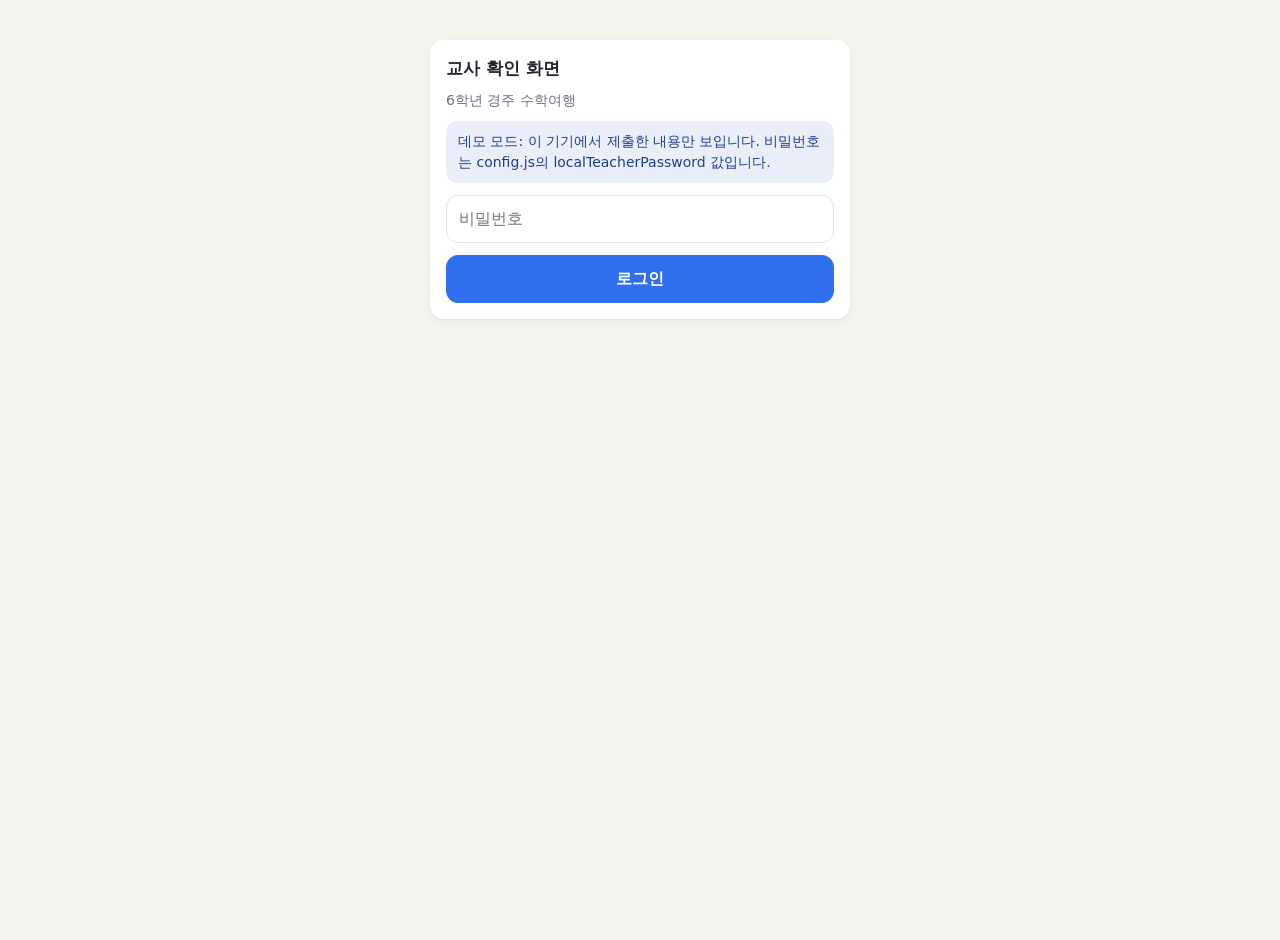
==== teacher.html @ 4b8d510e "경주 수학여행 미션 앱 초기 구현 학생용 퀴즈/사진 미션 앱과 교사 확인 화면을 정적 웹앱으로 구현. - 모둠 코드(6101 형식) 접속, 한 기기만 사용 가능한 잠금(5분 자동 " ====
<!doctype html>
<html lang="ko">
<head>
  <meta charset="utf-8">
  <meta name="viewport" content="width=device-width, initial-scale=1, viewport-fit=cover">
  <meta name="robots" content="noindex">
  <title>교사 확인 화면 · 경주 수학여행 미션</title>
  <link rel="icon" href="./icons/icon.svg" type="image/svg+xml">
  <link rel="stylesheet" href="./css/app.css">
</head>
<body>
  <main id="app" class="app wide">
    <div class="card" style="margin-top:24px;text-align:center"><span class="spinner"></span> 불러오는 중…</div>
  </main>
  <script src="./js/config.js"></script>
  <script>
    if (window.APP_CONFIG && window.APP_CONFIG.supabaseUrl) {
      document.write('<script src="./vendor/supabase.js"><\/script>');
    }
  </script>
  <script type="module" src="./js/teacher.js"></script>
</body>
</html>
---- css/app.css ----
:root {
  --bg: #f6f4ef;
  --card: #ffffff;
  --ink: #1f2430;
  --muted: #6b7280;
  --line: #e5e2da;
  --accent: #2f6fed;
  --accent-ink: #ffffff;
  --ok: #1a9a5c;
  --warn: #d97706;
  --danger: #dc2626;
  --radius: 14px;
  --shadow: 0 1px 2px rgba(0,0,0,.05), 0 4px 14px rgba(0,0,0,.05);
  --font: -apple-system, BlinkMacSystemFont, "Apple SD Gothic Neo", "Noto Sans KR", "Malgun Gothic", system-ui, sans-serif;
}
* { box-sizing: border-box; -webkit-tap-highlight-color: transparent; }
html, body { margin: 0; padding: 0; background: var(--bg); color: var(--ink); font-family: var(--font); font-size: 16px; line-height: 1.5; }
body { min-height: 100dvh; }
button, input, textarea, select { font: inherit; color: inherit; }
button { cursor: pointer; }
a { color: var(--accent); }
.hidden { display: none !important; }
.sr-only { position: absolute; width: 1px; height: 1px; overflow: hidden; clip: rect(0 0 0 0); }

.app { max-width: 560px; margin: 0 auto; padding: 0 16px calc(24px + env(safe-area-inset-bottom)); }
.topbar { position: sticky; top: 0; z-index: 5; background: var(--bg); padding: 12px 0 8px; display: flex; align-items: center; gap: 10px; }
.topbar h1 { font-size: 18px; margin: 0; flex: 1; font-weight: 700; }
.topbar .back { border: 0; background: var(--card); box-shadow: var(--shadow); width: 40px; height: 40px; border-radius: 50%; font-size: 18px; }
.chip { display: inline-flex; align-items: center; gap: 6px; padding: 4px 10px; border-radius: 999px; background: #e9eef9; color: var(--accent); font-size: 13px; font-weight: 600; white-space: nowrap; }
.chip.gray { background: #eceae4; color: var(--muted); }
.chip.ok { background: #dcf3e6; color: var(--ok); }
.chip.warn { background: #fdecd3; color: var(--warn); }
.chip.danger { background: #fde2e2; color: var(--danger); }

.card { background: var(--card); border-radius: var(--radius); box-shadow: var(--shadow); padding: 16px; margin: 12px 0; }
.card h2 { font-size: 17px; margin: 0 0 8px; }
.card p { margin: 6px 0; }
.muted { color: var(--muted); font-size: 14px; }
.small { font-size: 13px; }

.btn { display: inline-flex; align-items: center; justify-content: center; gap: 8px; min-height: 48px; padding: 10px 18px; border-radius: 12px; border: 1px solid var(--line); background: var(--card); font-weight: 600; font-size: 16px; width: 100%; }
.btn.primary { background: var(--accent); color: var(--accent-ink); border-color: var(--accent); }
.btn.ghost { background: transparent; }
.btn.danger { color: var(--danger); border-color: #f3c4c4; }
.btn:disabled { opacity: .5; cursor: not-allowed; }
.btn.small { min-height: 38px; font-size: 14px; padding: 6px 12px; width: auto; }
.row { display: flex; gap: 10px; align-items: center; }
.row > * { flex: 1; }

.field { margin: 12px 0; }
.field label { display: block; font-weight: 600; margin-bottom: 6px; }
.input { width: 100%; min-height: 48px; padding: 10px 12px; border: 1px solid var(--line); border-radius: 12px; background: #fff; }
textarea.input { min-height: 110px; resize: vertical; }
.code-input { font-size: 32px; letter-spacing: 8px; text-align: center; font-weight: 700; }

.notice { padding: 10px 12px; border-radius: 12px; font-size: 14px; margin: 10px 0; }
.notice.info { background: #e9eef9; color: #1d3f8f; }
.notice.warn { background: #fdecd3; color: #7c3d00; }
.notice.error { background: #fde2e2; color: #991b1b; }
.notice.ok { background: #dcf3e6; color: #0f5f38; }

/* 일정 */
.day-title { font-size: 14px; color: var(--muted); font-weight: 700; margin: 18px 0 4px; }
.stop { display: flex; align-items: center; gap: 12px; padding: 14px; background: var(--card); border-radius: var(--radius); box-shadow: var(--shadow); margin: 8px 0; border: 0; width: 100%; text-align: left; }
.stop .emoji { font-size: 28px; width: 40px; text-align: center; }
.stop .name { font-weight: 700; font-size: 17px; }
.stop .meta { color: var(--muted); font-size: 13px; }
.stop .prog { margin-left: auto; text-align: right; }
.stop.info { opacity: .85; }
.progress-bar { height: 8px; background: #eceae4; border-radius: 99px; overflow: hidden; margin-top: 6px; }
.progress-bar > i { display: block; height: 100%; background: var(--ok); }

/* 미션 목록 */
.mission-item { display: flex; align-items: center; gap: 12px; padding: 14px; background: var(--card); border-radius: var(--radius); box-shadow: var(--shadow); margin: 8px 0; border: 0; width: 100%; text-align: left; }
.mission-item .idx { width: 32px; height: 32px; border-radius: 50%; background: #eceae4; display: grid; place-items: center; font-weight: 700; font-size: 14px; flex: none; }
.mission-item.done .idx { background: var(--ok); color: #fff; }
.mission-item.queued .idx { background: var(--warn); color: #fff; }
.mission-item .t { font-weight: 700; }
.mission-item .w { font-size: 13px; color: var(--muted); }
.mission-item .st { margin-left: auto; flex: none; }

/* 미션 화면 */
.where { display: flex; gap: 8px; align-items: flex-start; background: #fff8e6; border-radius: 12px; padding: 10px 12px; margin: 10px 0; font-size: 15px; }
.question { font-size: 17px; margin: 10px 0; }
.option { display: flex; align-items: center; gap: 12px; padding: 12px 14px; border: 2px solid var(--line); border-radius: 12px; background: #fff; margin: 8px 0; width: 100%; text-align: left; font-size: 16px; }
.option.selected { border-color: var(--accent); background: #eef3ff; }
.option .letter { width: 28px; height: 28px; border-radius: 50%; background: #eceae4; display: grid; place-items: center; font-weight: 700; font-size: 13px; flex: none; }
.option.selected .letter { background: var(--accent); color: #fff; }
.hint { font-size: 14px; color: var(--muted); }
.hint summary { cursor: pointer; color: var(--accent); font-weight: 600; }

.photos { display: grid; grid-template-columns: repeat(3, 1fr); gap: 8px; margin: 10px 0; }
.photos .ph { position: relative; aspect-ratio: 1; border-radius: 10px; overflow: hidden; background: #eceae4; }
.photos .ph img { width: 100%; height: 100%; object-fit: cover; display: block; }
.photos .ph .rm { position: absolute; top: 4px; right: 4px; width: 28px; height: 28px; border-radius: 50%; border: 0; background: rgba(0,0,0,.6); color: #fff; font-size: 14px; }
.photos .add { aspect-ratio: 1; border: 2px dashed var(--line); border-radius: 10px; background: #fff; display: grid; place-items: center; font-size: 13px; color: var(--muted); font-weight: 600; }
.photos .add span { font-size: 26px; display: block; text-align: center; }

.statusbar { position: fixed; left: 0; right: 0; bottom: 0; z-index: 6; padding: 8px 16px calc(8px + env(safe-area-inset-bottom)); font-size: 13px; text-align: center; background: #1f2430; color: #fff; }
.statusbar.ok { background: var(--ok); }
.statusbar.warn { background: var(--warn); }
.statusbar.error { background: var(--danger); }
body.has-status .app { padding-bottom: calc(64px + env(safe-area-inset-bottom)); }

.overlay { position: fixed; inset: 0; background: rgba(0,0,0,.45); display: grid; place-items: center; z-index: 20; padding: 20px; }
.overlay .box { background: #fff; border-radius: 16px; padding: 20px; max-width: 420px; width: 100%; }
.overlay .box h3 { margin: 0 0 8px; }
.spinner { width: 22px; height: 22px; border: 3px solid #cfd6e6; border-top-color: var(--accent); border-radius: 50%; animation: spin .8s linear infinite; display: inline-block; vertical-align: middle; }
@keyframes spin { to { transform: rotate(360deg); } }

/* 교사 화면 */
.wide { max-width: 1100px; }
.tabs { display: flex; gap: 6px; overflow-x: auto; padding: 6px 0; }
.tabs button { flex: none; border: 1px solid var(--line); background: #fff; border-radius: 999px; padding: 8px 14px; font-weight: 600; font-size: 14px; }
.tabs button.active { background: var(--ink); color: #fff; border-color: var(--ink); }
.toolbar { display: flex; flex-wrap: wrap; gap: 8px; align-items: center; margin: 10px 0; }
.toolbar select, .toolbar input { min-height: 40px; padding: 6px 10px; border: 1px solid var(--line); border-radius: 10px; background: #fff; }
table.grid { width: 100%; border-collapse: collapse; background: #fff; border-radius: 12px; overflow: hidden; box-shadow: var(--shadow); font-size: 14px; }
table.grid th, table.grid td { padding: 8px 10px; border-bottom: 1px solid var(--line); text-align: left; vertical-align: middle; white-space: nowrap; }
table.grid th { background: #f2f0ea; font-weight: 700; position: sticky; top: 0; }
table.grid tr:last-child td { border-bottom: 0; }
.table-wrap { overflow-x: auto; -webkit-overflow-scrolling: touch; }
.cell-ok { color: var(--ok); font-weight: 700; }
.cell-partial { color: var(--warn); font-weight: 700; }
.cell-none { color: #b0aca3; }
.sub-card { background: #fff; border-radius: 12px; box-shadow: var(--shadow); padding: 12px 14px; margin: 8px 0; }
.sub-card .hdr { display: flex; gap: 8px; align-items: center; flex-wrap: wrap; }
.sub-card .ans { margin: 6px 0; white-space: pre-wrap; word-break: break-word; }
.thumbs { display: flex; gap: 6px; flex-wrap: wrap; margin-top: 6px; }
.thumbs img { width: 84px; height: 84px; object-fit: cover; border-radius: 8px; background: #eceae4; cursor: zoom-in; }
.lightbox { position: fixed; inset: 0; background: rgba(0,0,0,.9); display: grid; place-items: center; z-index: 30; }
.lightbox img { max-width: 96vw; max-height: 92vh; object-fit: contain; }
.kpis { display: grid; grid-template-columns: repeat(auto-fit, minmax(140px, 1fr)); gap: 10px; margin: 10px 0; }
.kpi { background: #fff; border-radius: 12px; box-shadow: var(--shadow); padding: 12px 14px; }
.kpi .v { font-size: 26px; font-weight: 800; }
.kpi .l { font-size: 13px; color: var(--muted); }
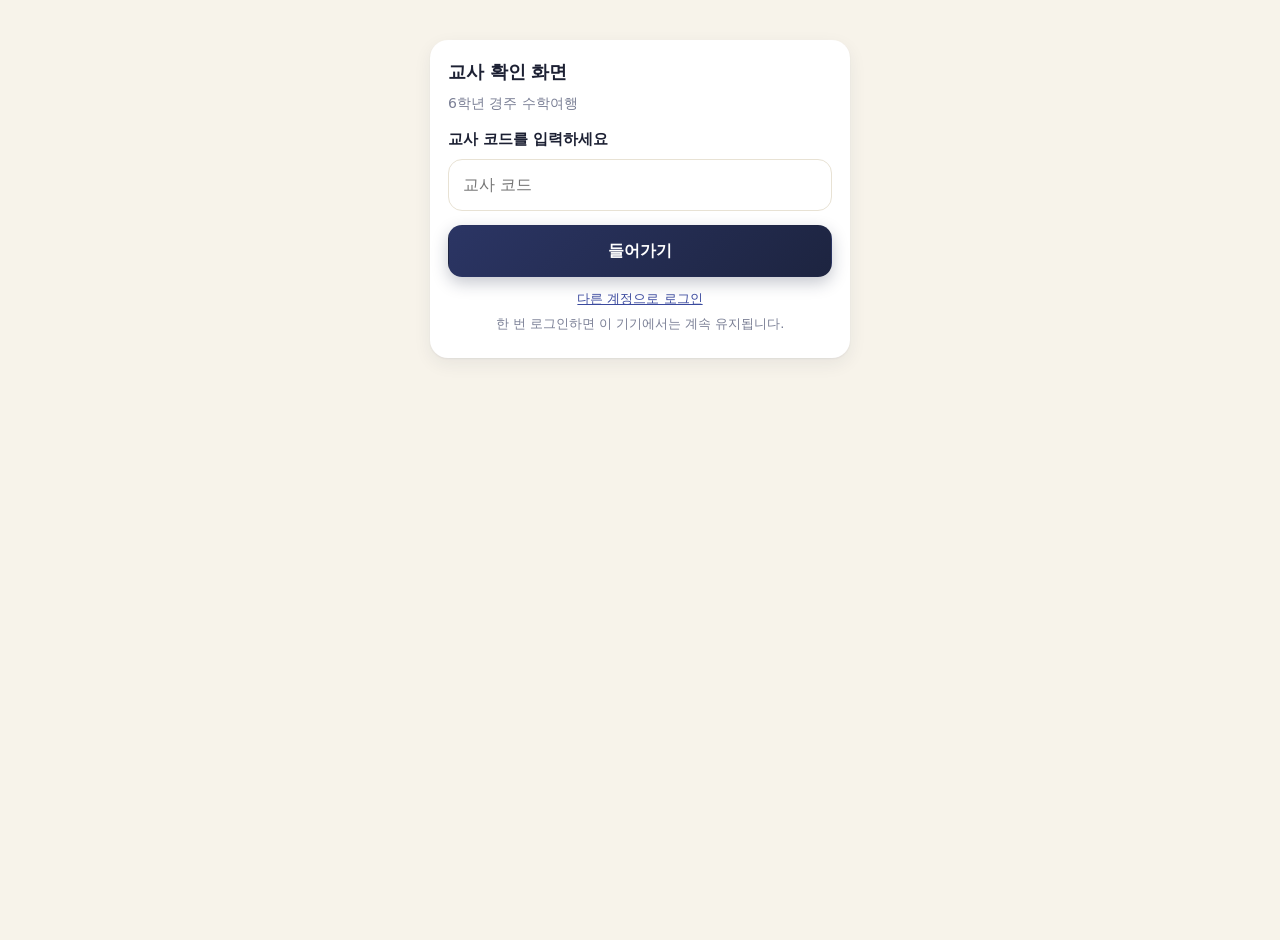
==== commit eba38e7f: "학생 앱이 교사 로그인 세션을 물려받아 사진 업로드가 403으로 거부되던 문제 수정 - 학생 앱의 Supabase 클라이언트는 세션을 저장하지 않고 항상 anon 자격으로 요청 -" ====
--- a/teacher.html
+++ b/teacher.html
@@ -12,6 +12,7 @@
   <main id="app" class="app wide">
     <div class="card" style="margin-top:24px;text-align:center"><span class="spinner"></span> 불러오는 중…</div>
   </main>
+  <script>window.APP_ROLE = "teacher";</script>
   <script src="./js/config.js"></script>
   <script>
     if (window.APP_CONFIG && window.APP_CONFIG.supabaseUrl) {
--- a/css/app.css
+++ b/css/app.css
@@ -1,136 +1,253 @@
+/* =====================================================================
+   경주 수학여행 미션 앱 · 모바일 우선 디자인
+   색: 밤하늘 남색(기본) · 신라 금색(강조) · 옥색(완료) · 크림(배경)
+   ===================================================================== */
 :root {
-  --bg: #f6f4ef;
+  --bg: #f7f3ea;
+  --bg-deep: #1d2440;
+  --bg-deep-2: #2b3564;
   --card: #ffffff;
-  --ink: #1f2430;
-  --muted: #6b7280;
-  --line: #e5e2da;
-  --accent: #2f6fed;
-  --accent-ink: #ffffff;
-  --ok: #1a9a5c;
-  --warn: #d97706;
-  --danger: #dc2626;
-  --radius: 14px;
-  --shadow: 0 1px 2px rgba(0,0,0,.05), 0 4px 14px rgba(0,0,0,.05);
-  --font: -apple-system, BlinkMacSystemFont, "Apple SD Gothic Neo", "Noto Sans KR", "Malgun Gothic", system-ui, sans-serif;
+  --ink: #1c2033;
+  --ink-2: #4b5068;
+  --muted: #7a7f95;
+  --line: #e8e2d4;
+  --gold: #e0b34a;
+  --gold-deep: #b98a1e;
+  --gold-soft: #fbf1d6;
+  --jade: #1f9d7a;
+  --jade-soft: #dcf3ea;
+  --amber: #e08a1e;
+  --amber-soft: #fdebd0;
+  --red: #d9483b;
+  --red-soft: #fde3df;
+  --indigo: #3b4a9e;
+  --indigo-soft: #e6e9f8;
+  --radius: 18px;
+  --radius-sm: 12px;
+  --shadow: 0 1px 2px rgba(29,36,64,.06), 0 6px 18px rgba(29,36,64,.07);
+  --shadow-lg: 0 10px 30px rgba(29,36,64,.18);
+  --font: -apple-system, BlinkMacSystemFont, "Apple SD Gothic Neo", "Pretendard", "Noto Sans KR", "Malgun Gothic", system-ui, sans-serif;
+  --safe-b: env(safe-area-inset-bottom, 0px);
 }
 * { box-sizing: border-box; -webkit-tap-highlight-color: transparent; }
+html { -webkit-text-size-adjust: 100%; }
 html, body { margin: 0; padding: 0; background: var(--bg); color: var(--ink); font-family: var(--font); font-size: 16px; line-height: 1.5; }
-body { min-height: 100dvh; }
+body { min-height: 100dvh; overscroll-behavior-y: none; }
 button, input, textarea, select { font: inherit; color: inherit; }
 button { cursor: pointer; }
-a { color: var(--accent); }
+a { color: var(--indigo); }
+img { max-width: 100%; }
 .hidden { display: none !important; }
 .sr-only { position: absolute; width: 1px; height: 1px; overflow: hidden; clip: rect(0 0 0 0); }
-
-.app { max-width: 560px; margin: 0 auto; padding: 0 16px calc(24px + env(safe-area-inset-bottom)); }
-.topbar { position: sticky; top: 0; z-index: 5; background: var(--bg); padding: 12px 0 8px; display: flex; align-items: center; gap: 10px; }
-.topbar h1 { font-size: 18px; margin: 0; flex: 1; font-weight: 700; }
-.topbar .back { border: 0; background: var(--card); box-shadow: var(--shadow); width: 40px; height: 40px; border-radius: 50%; font-size: 18px; }
-.chip { display: inline-flex; align-items: center; gap: 6px; padding: 4px 10px; border-radius: 999px; background: #e9eef9; color: var(--accent); font-size: 13px; font-weight: 600; white-space: nowrap; }
-.chip.gray { background: #eceae4; color: var(--muted); }
-.chip.ok { background: #dcf3e6; color: var(--ok); }
-.chip.warn { background: #fdecd3; color: var(--warn); }
-.chip.danger { background: #fde2e2; color: var(--danger); }
-
-.card { background: var(--card); border-radius: var(--radius); box-shadow: var(--shadow); padding: 16px; margin: 12px 0; }
-.card h2 { font-size: 17px; margin: 0 0 8px; }
+@keyframes rise { from { opacity: 0; transform: translateY(8px); } to { opacity: 1; transform: none; } }
+@keyframes spin { to { transform: rotate(360deg); } }
+@keyframes pop { 0% { transform: scale(.6); opacity: 0; } 70% { transform: scale(1.08); opacity: 1; } 100% { transform: scale(1); } }
+@media (prefers-reduced-motion: reduce) { * { animation: none !important; transition: none !important; } }
+
+.app { max-width: 520px; margin: 0 auto; padding: 0 16px calc(28px + var(--safe-b)); animation: rise .25s ease-out; }
+.app.wide { max-width: 1100px; }
+
+/* ---------- 상단 바 ---------- */
+.topbar { position: sticky; top: 0; z-index: 5; background: linear-gradient(var(--bg) 80%, rgba(247,243,234,0)); padding: 12px 0 10px; display: flex; align-items: center; gap: 10px; }
+.topbar h1 { font-size: 18px; margin: 0; flex: 1; font-weight: 800; letter-spacing: -.01em; white-space: nowrap; overflow: hidden; text-overflow: ellipsis; }
+.topbar .back { border: 0; background: var(--card); box-shadow: var(--shadow); width: 40px; height: 40px; border-radius: 50%; font-size: 22px; line-height: 1; flex: none; display: grid; place-items: center; padding-bottom: 3px; }
+.topbar .back:active { transform: scale(.94); }
+
+.chip { display: inline-flex; align-items: center; gap: 6px; padding: 4px 11px; border-radius: 999px; background: var(--indigo-soft); color: var(--indigo); font-size: 13px; font-weight: 700; white-space: nowrap; line-height: 1.4; }
+.chip.gray { background: #ece8df; color: var(--muted); }
+.chip.ok { background: var(--jade-soft); color: var(--jade); }
+.chip.warn { background: var(--amber-soft); color: var(--amber); }
+.chip.danger { background: var(--red-soft); color: var(--red); }
+.chip.gold { background: var(--gold-soft); color: var(--gold-deep); }
+
+/* ---------- 카드, 텍스트 ---------- */
+.card { background: var(--card); border-radius: var(--radius); box-shadow: var(--shadow); padding: 18px; margin: 12px 0; }
+.card h2 { font-size: 18px; margin: 0 0 8px; font-weight: 800; letter-spacing: -.01em; }
 .card p { margin: 6px 0; }
 .muted { color: var(--muted); font-size: 14px; }
 .small { font-size: 13px; }
 
-.btn { display: inline-flex; align-items: center; justify-content: center; gap: 8px; min-height: 48px; padding: 10px 18px; border-radius: 12px; border: 1px solid var(--line); background: var(--card); font-weight: 600; font-size: 16px; width: 100%; }
-.btn.primary { background: var(--accent); color: var(--accent-ink); border-color: var(--accent); }
-.btn.ghost { background: transparent; }
-.btn.danger { color: var(--danger); border-color: #f3c4c4; }
-.btn:disabled { opacity: .5; cursor: not-allowed; }
-.btn.small { min-height: 38px; font-size: 14px; padding: 6px 12px; width: auto; }
+/* ---------- 버튼, 입력 ---------- */
+.btn { display: inline-flex; align-items: center; justify-content: center; gap: 8px; min-height: 52px; padding: 12px 18px; border-radius: 14px; border: 1.5px solid var(--line); background: var(--card); font-weight: 700; font-size: 16px; width: 100%; transition: transform .08s ease, box-shadow .15s ease; }
+.btn:active { transform: scale(.98); }
+.btn.primary { background: linear-gradient(135deg, var(--bg-deep-2), var(--bg-deep)); color: #fff; border-color: transparent; box-shadow: 0 6px 16px rgba(29,36,64,.25); }
+.btn.gold { background: linear-gradient(135deg, #f0c65a, var(--gold)); color: #3a2a00; border-color: transparent; box-shadow: 0 6px 16px rgba(224,179,74,.35); }
+.btn.ghost { background: transparent; border-color: transparent; box-shadow: none; }
+.btn.danger { color: var(--red); border-color: #f2c9c4; }
+.btn:disabled { opacity: .55; cursor: not-allowed; transform: none; }
+.btn.small { min-height: 38px; font-size: 14px; padding: 6px 12px; width: auto; border-radius: 10px; }
 .row { display: flex; gap: 10px; align-items: center; }
 .row > * { flex: 1; }
 
-.field { margin: 12px 0; }
-.field label { display: block; font-weight: 600; margin-bottom: 6px; }
-.input { width: 100%; min-height: 48px; padding: 10px 12px; border: 1px solid var(--line); border-radius: 12px; background: #fff; }
-textarea.input { min-height: 110px; resize: vertical; }
-.code-input { font-size: 32px; letter-spacing: 8px; text-align: center; font-weight: 700; }
-
-.notice { padding: 10px 12px; border-radius: 12px; font-size: 14px; margin: 10px 0; }
-.notice.info { background: #e9eef9; color: #1d3f8f; }
-.notice.warn { background: #fdecd3; color: #7c3d00; }
-.notice.error { background: #fde2e2; color: #991b1b; }
-.notice.ok { background: #dcf3e6; color: #0f5f38; }
-
-/* 일정 */
-.day-title { font-size: 14px; color: var(--muted); font-weight: 700; margin: 18px 0 4px; }
-.stop { display: flex; align-items: center; gap: 12px; padding: 14px; background: var(--card); border-radius: var(--radius); box-shadow: var(--shadow); margin: 8px 0; border: 0; width: 100%; text-align: left; }
-.stop .emoji { font-size: 28px; width: 40px; text-align: center; }
-.stop .name { font-weight: 700; font-size: 17px; }
+.field { margin: 14px 0; }
+.field label { display: block; font-weight: 700; margin-bottom: 8px; font-size: 15px; }
+.input { width: 100%; min-height: 52px; padding: 12px 14px; border: 1.5px solid var(--line); border-radius: 14px; background: #fff; transition: border-color .15s, box-shadow .15s; }
+.input:focus { outline: none; border-color: var(--indigo); box-shadow: 0 0 0 4px var(--indigo-soft); }
+textarea.input { min-height: 120px; resize: vertical; line-height: 1.6; }
+.code-input { font-size: 36px; letter-spacing: 12px; text-align: center; font-weight: 800; padding-left: 26px; font-variant-numeric: tabular-nums; }
+
+.notice { padding: 11px 14px; border-radius: var(--radius-sm); font-size: 14px; margin: 10px 0; line-height: 1.5; }
+.notice.info { background: var(--indigo-soft); color: #2d3a80; }
+.notice.warn { background: var(--amber-soft); color: #7a4400; }
+.notice.error { background: var(--red-soft); color: #9a2a1f; }
+.notice.ok { background: var(--jade-soft); color: #0f5f45; }
+
+/* ---------- 로그인 ---------- */
+.hero { position: relative; overflow: hidden; border-radius: 24px; padding: 28px 22px 26px; margin: 8px 0 16px; color: #fff; background: radial-gradient(120% 90% at 80% 0%, #4a5bb8 0%, var(--bg-deep-2) 40%, var(--bg-deep) 100%); box-shadow: var(--shadow-lg); }
+.hero::before { content: ""; position: absolute; right: -30px; top: -40px; width: 180px; height: 180px; border-radius: 50%; background: radial-gradient(circle at 40% 40%, #ffe9a8, var(--gold) 55%, rgba(224,179,74,0) 72%); opacity: .9; }
+.hero::after { content: ""; position: absolute; left: 0; right: 0; bottom: 0; height: 46px; background: linear-gradient(to top, rgba(0,0,0,.25), transparent); }
+.hero .eyebrow { font-size: 13px; letter-spacing: .12em; font-weight: 700; opacity: .8; text-transform: uppercase; }
+.hero h1 { margin: 6px 0 4px; font-size: 26px; font-weight: 900; letter-spacing: -.02em; line-height: 1.25; }
+.hero p { margin: 0; font-size: 14px; opacity: .85; }
+.hero .skyline { position: absolute; left: 0; right: 0; bottom: 0; height: 60px; z-index: 1; pointer-events: none; }
+.hero > * { position: relative; z-index: 2; }
+.login-card { margin-top: -6px; }
+.login-card h2 { font-size: 19px; }
+
+/* ---------- 홈 ---------- */
+.home-head { display: flex; align-items: center; gap: 14px; padding: 18px; border-radius: 22px; color: #fff; background: linear-gradient(135deg, var(--bg-deep-2), var(--bg-deep)); box-shadow: var(--shadow-lg); margin: 4px 0 8px; }
+.home-head .who { flex: 1; min-width: 0; }
+.home-head .who .g { font-size: 13px; opacity: .75; font-weight: 700; }
+.home-head .who .n { font-size: 22px; font-weight: 900; letter-spacing: -.01em; }
+.home-head .who .s { font-size: 13px; opacity: .85; margin-top: 4px; }
+.ring { width: 76px; height: 76px; flex: none; position: relative; }
+.ring svg { width: 100%; height: 100%; transform: rotate(-90deg); }
+.ring .track { fill: none; stroke: rgba(255,255,255,.18); stroke-width: 8; }
+.ring .bar { fill: none; stroke: var(--gold); stroke-width: 8; stroke-linecap: round; transition: stroke-dashoffset .6s ease; }
+.ring .txt { position: absolute; inset: 0; display: grid; place-items: center; font-weight: 900; font-size: 16px; line-height: 1; }
+.ring .txt small { display: block; font-size: 10px; opacity: .75; font-weight: 700; margin-top: 2px; }
+
+.day-title { display: flex; align-items: center; gap: 10px; font-size: 14px; color: var(--ink-2); font-weight: 800; margin: 20px 0 6px; }
+.day-title::after { content: ""; flex: 1; height: 1px; background: var(--line); }
+.timeline { position: relative; padding-left: 26px; }
+.timeline::before { content: ""; position: absolute; left: 9px; top: 12px; bottom: 12px; width: 2px; background: var(--line); border-radius: 2px; }
+.stop { position: relative; display: flex; align-items: center; gap: 12px; padding: 14px 14px; background: var(--card); border-radius: var(--radius); box-shadow: var(--shadow); margin: 10px 0; border: 0; width: 100%; text-align: left; transition: transform .08s; }
+.stop:active { transform: scale(.985); }
+.stop::before { content: ""; position: absolute; left: -22px; top: 50%; width: 10px; height: 10px; margin-top: -5px; border-radius: 50%; background: var(--card); border: 3px solid var(--indigo); box-shadow: 0 0 0 3px var(--bg); }
+.stop.info::before { border-color: #c9c3b6; }
+.stop.complete::before { border-color: var(--jade); background: var(--jade); }
+.stop .emoji { font-size: 30px; width: 44px; height: 44px; display: grid; place-items: center; border-radius: 14px; background: var(--gold-soft); flex: none; }
+.stop.info .emoji { background: #f1ede4; }
+.stop .body { flex: 1; min-width: 0; }
+.stop .name { font-weight: 800; font-size: 17px; letter-spacing: -.01em; }
 .stop .meta { color: var(--muted); font-size: 13px; }
-.stop .prog { margin-left: auto; text-align: right; }
-.stop.info { opacity: .85; }
-.progress-bar { height: 8px; background: #eceae4; border-radius: 99px; overflow: hidden; margin-top: 6px; }
-.progress-bar > i { display: block; height: 100%; background: var(--ok); }
-
-/* 미션 목록 */
-.mission-item { display: flex; align-items: center; gap: 12px; padding: 14px; background: var(--card); border-radius: var(--radius); box-shadow: var(--shadow); margin: 8px 0; border: 0; width: 100%; text-align: left; }
-.mission-item .idx { width: 32px; height: 32px; border-radius: 50%; background: #eceae4; display: grid; place-items: center; font-weight: 700; font-size: 14px; flex: none; }
-.mission-item.done .idx { background: var(--ok); color: #fff; }
-.mission-item.queued .idx { background: var(--warn); color: #fff; }
-.mission-item .t { font-weight: 700; }
-.mission-item .w { font-size: 13px; color: var(--muted); }
-.mission-item .st { margin-left: auto; flex: none; }
-
-/* 미션 화면 */
-.where { display: flex; gap: 8px; align-items: flex-start; background: #fff8e6; border-radius: 12px; padding: 10px 12px; margin: 10px 0; font-size: 15px; }
-.question { font-size: 17px; margin: 10px 0; }
-.option { display: flex; align-items: center; gap: 12px; padding: 12px 14px; border: 2px solid var(--line); border-radius: 12px; background: #fff; margin: 8px 0; width: 100%; text-align: left; font-size: 16px; }
-.option.selected { border-color: var(--accent); background: #eef3ff; }
-.option .letter { width: 28px; height: 28px; border-radius: 50%; background: #eceae4; display: grid; place-items: center; font-weight: 700; font-size: 13px; flex: none; }
-.option.selected .letter { background: var(--accent); color: #fff; }
-.hint { font-size: 14px; color: var(--muted); }
-.hint summary { cursor: pointer; color: var(--accent); font-weight: 600; }
-
-.photos { display: grid; grid-template-columns: repeat(3, 1fr); gap: 8px; margin: 10px 0; }
-.photos .ph { position: relative; aspect-ratio: 1; border-radius: 10px; overflow: hidden; background: #eceae4; }
+.stop .prog { flex: none; text-align: right; }
+.stop.info { opacity: .9; }
+.stop .arrow { color: #c9c3b6; font-size: 20px; }
+.progress-bar { height: 8px; background: #ece8df; border-radius: 99px; overflow: hidden; margin-top: 8px; }
+.progress-bar > i { display: block; height: 100%; background: linear-gradient(90deg, var(--jade), #38c39a); border-radius: 99px; transition: width .4s ease; }
+.pill-count { display: inline-block; min-width: 48px; text-align: center; padding: 5px 10px; border-radius: 999px; font-weight: 800; font-size: 14px; background: #ece8df; color: var(--ink-2); }
+.pill-count.done { background: var(--jade); color: #fff; }
+.pill-count.partial { background: var(--gold-soft); color: var(--gold-deep); }
+
+/* ---------- 장소 / 미션 목록 ---------- */
+.place-head { display: flex; align-items: center; gap: 14px; padding: 16px 18px; border-radius: 22px; background: linear-gradient(135deg, #fff6dd, #fbe7b3); box-shadow: var(--shadow); margin: 4px 0 12px; }
+.place-head .emoji { font-size: 40px; line-height: 1; }
+.place-head .t { font-size: 20px; font-weight: 900; letter-spacing: -.01em; }
+.place-head .d { font-size: 13px; color: #7a5a10; font-weight: 700; }
+.intro { font-size: 15px; color: var(--ink-2); line-height: 1.65; }
+.prog-card { display: flex; align-items: center; gap: 14px; }
+.prog-card .num { font-size: 22px; font-weight: 900; }
+.prog-card .num small { font-size: 13px; color: var(--muted); font-weight: 700; }
+
+.mission-item { position: relative; display: flex; align-items: center; gap: 12px; padding: 14px; background: var(--card); border-radius: var(--radius); box-shadow: var(--shadow); margin: 10px 0; border: 0; width: 100%; text-align: left; overflow: hidden; transition: transform .08s; }
+.mission-item:active { transform: scale(.985); }
+.mission-item .idx { width: 38px; height: 38px; border-radius: 12px; background: var(--indigo-soft); color: var(--indigo); display: grid; place-items: center; font-weight: 900; font-size: 15px; flex: none; }
+.mission-item.done .idx { background: var(--jade); color: #fff; }
+.mission-item.queued .idx { background: var(--amber); color: #fff; }
+.mission-item .body { flex: 1; min-width: 0; }
+.mission-item .t { font-weight: 800; font-size: 16px; letter-spacing: -.01em; }
+.mission-item .w { font-size: 13px; color: var(--muted); margin-top: 2px; }
+.mission-item .st { flex: none; }
+.mission-item.done::after { content: "완료"; position: absolute; right: -6px; top: 8px; transform: rotate(12deg); font-size: 11px; font-weight: 900; color: var(--jade); border: 2px solid var(--jade); border-radius: 6px; padding: 1px 7px; opacity: .35; letter-spacing: .1em; }
+.mission-item .arrow { color: #c9c3b6; font-size: 20px; }
+
+/* ---------- 미션 화면 ---------- */
+.mission-card { padding-bottom: 8px; }
+.mission-card .kind { display: inline-flex; align-items: center; gap: 6px; font-size: 12px; font-weight: 800; letter-spacing: .06em; color: var(--gold-deep); background: var(--gold-soft); padding: 4px 10px; border-radius: 999px; margin-bottom: 8px; }
+.mission-card h2 { font-size: 21px; line-height: 1.3; }
+.where { display: flex; gap: 10px; align-items: flex-start; background: var(--gold-soft); border-left: 4px solid var(--gold); border-radius: 10px; padding: 10px 12px; margin: 12px 0; font-size: 15px; }
+.where strong { color: #7a5a10; }
+.question { font-size: 17px; line-height: 1.65; margin: 12px 0; }
+.hint { font-size: 14px; color: var(--muted); margin: 8px 0 14px; }
+.hint summary { cursor: pointer; color: var(--indigo); font-weight: 700; list-style: none; }
+.hint summary::before { content: "💡 "; }
+.hint p { margin: 8px 0 0; padding: 10px 12px; background: var(--indigo-soft); border-radius: 10px; color: var(--ink-2); }
+
+.option { display: flex; align-items: center; gap: 12px; padding: 14px; border: 2px solid var(--line); border-radius: 14px; background: #fff; margin: 10px 0; width: 100%; text-align: left; font-size: 16px; font-weight: 600; transition: border-color .12s, background .12s, transform .08s; }
+.option:active { transform: scale(.985); }
+.option.selected { border-color: var(--indigo); background: var(--indigo-soft); }
+.option .letter { width: 30px; height: 30px; border-radius: 50%; background: #ece8df; display: grid; place-items: center; font-weight: 800; font-size: 13px; flex: none; color: var(--ink-2); }
+.option.selected .letter { background: var(--indigo); color: #fff; }
+
+.photos { display: grid; grid-template-columns: repeat(3, 1fr); gap: 10px; margin: 10px 0; }
+.photos .ph { position: relative; aspect-ratio: 1; border-radius: 14px; overflow: hidden; background: #ece8df; animation: pop .25s ease-out; }
 .photos .ph img { width: 100%; height: 100%; object-fit: cover; display: block; }
-.photos .ph .rm { position: absolute; top: 4px; right: 4px; width: 28px; height: 28px; border-radius: 50%; border: 0; background: rgba(0,0,0,.6); color: #fff; font-size: 14px; }
-.photos .add { aspect-ratio: 1; border: 2px dashed var(--line); border-radius: 10px; background: #fff; display: grid; place-items: center; font-size: 13px; color: var(--muted); font-weight: 600; }
-.photos .add span { font-size: 26px; display: block; text-align: center; }
-
-.statusbar { position: fixed; left: 0; right: 0; bottom: 0; z-index: 6; padding: 8px 16px calc(8px + env(safe-area-inset-bottom)); font-size: 13px; text-align: center; background: #1f2430; color: #fff; }
-.statusbar.ok { background: var(--ok); }
-.statusbar.warn { background: var(--warn); }
-.statusbar.error { background: var(--danger); }
-body.has-status .app { padding-bottom: calc(64px + env(safe-area-inset-bottom)); }
-
-.overlay { position: fixed; inset: 0; background: rgba(0,0,0,.45); display: grid; place-items: center; z-index: 20; padding: 20px; }
-.overlay .box { background: #fff; border-radius: 16px; padding: 20px; max-width: 420px; width: 100%; }
-.overlay .box h3 { margin: 0 0 8px; }
-.spinner { width: 22px; height: 22px; border: 3px solid #cfd6e6; border-top-color: var(--accent); border-radius: 50%; animation: spin .8s linear infinite; display: inline-block; vertical-align: middle; }
-@keyframes spin { to { transform: rotate(360deg); } }
-
-/* 교사 화면 */
-.wide { max-width: 1100px; }
-.tabs { display: flex; gap: 6px; overflow-x: auto; padding: 6px 0; }
-.tabs button { flex: none; border: 1px solid var(--line); background: #fff; border-radius: 999px; padding: 8px 14px; font-weight: 600; font-size: 14px; }
-.tabs button.active { background: var(--ink); color: #fff; border-color: var(--ink); }
-.toolbar { display: flex; flex-wrap: wrap; gap: 8px; align-items: center; margin: 10px 0; }
-.toolbar select, .toolbar input { min-height: 40px; padding: 6px 10px; border: 1px solid var(--line); border-radius: 10px; background: #fff; }
-table.grid { width: 100%; border-collapse: collapse; background: #fff; border-radius: 12px; overflow: hidden; box-shadow: var(--shadow); font-size: 14px; }
-table.grid th, table.grid td { padding: 8px 10px; border-bottom: 1px solid var(--line); text-align: left; vertical-align: middle; white-space: nowrap; }
-table.grid th { background: #f2f0ea; font-weight: 700; position: sticky; top: 0; }
+.photos .ph .rm { position: absolute; top: 6px; right: 6px; width: 28px; height: 28px; border-radius: 50%; border: 0; background: rgba(0,0,0,.6); color: #fff; font-size: 14px; display: grid; place-items: center; }
+.photos .add { aspect-ratio: 1; border: 2px dashed #d5cdb9; border-radius: 14px; background: #fffdf8; display: grid; place-items: center; font-size: 13px; color: var(--ink-2); font-weight: 800; }
+.photos .add span { font-size: 28px; display: block; text-align: center; }
+.photos .add:active { background: var(--gold-soft); }
+
+.submit-wrap { margin-top: 18px; }
+.photo-alt { text-align: center; margin: 4px 0 0; }
+.photo-alt a { font-size: 14px; font-weight: 700; }
+.photos .add { min-height: 96px; }
+
+/* ---------- 상태줄, 토스트, 모달 ---------- */
+.statusbar { position: fixed; left: 0; right: 0; bottom: 0; z-index: 6; padding: 10px 16px calc(10px + var(--safe-b)); font-size: 13px; font-weight: 700; text-align: center; background: var(--bg-deep); color: #fff; box-shadow: 0 -4px 14px rgba(0,0,0,.12); }
+.statusbar.ok { background: var(--jade); }
+.statusbar.warn { background: var(--amber); }
+.statusbar.error { background: var(--red); }
+body.has-status .app { padding-bottom: calc(76px + var(--safe-b)); }
+.toast { position: fixed; left: 16px; right: 16px; top: 12px; z-index: 50; box-shadow: var(--shadow-lg); font-weight: 700; animation: rise .2s ease-out; }
+.overlay { position: fixed; inset: 0; background: rgba(20,24,40,.55); display: grid; place-items: end center; z-index: 20; padding: 16px; }
+.overlay .box { background: #fff; border-radius: 22px; padding: 22px 20px calc(20px + var(--safe-b)); max-width: 440px; width: 100%; box-shadow: var(--shadow-lg); animation: rise .2s ease-out; }
+.overlay .box h3 { margin: 0 0 8px; font-size: 18px; }
+.spinner { width: 22px; height: 22px; border: 3px solid rgba(120,130,170,.35); border-top-color: currentColor; border-radius: 50%; animation: spin .8s linear infinite; display: inline-block; vertical-align: middle; }
+
+/* ---------- 교사 화면 ---------- */
+.teacher-top { display: flex; align-items: center; gap: 8px; padding: 12px 0 8px; position: sticky; top: 0; z-index: 5; background: var(--bg); }
+.teacher-top h1 { font-size: 17px; margin: 0; flex: 1; font-weight: 800; white-space: nowrap; overflow: hidden; text-overflow: ellipsis; }
+.tabs { display: flex; gap: 6px; overflow-x: auto; padding: 6px 0; scrollbar-width: none; -webkit-overflow-scrolling: touch; }
+.tabs::-webkit-scrollbar { display: none; }
+.tabs button { flex: none; border: 1.5px solid var(--line); background: #fff; border-radius: 999px; padding: 9px 15px; font-weight: 700; font-size: 14px; }
+.tabs button.active { background: var(--bg-deep); color: #fff; border-color: var(--bg-deep); }
+.toolbar { display: flex; flex-wrap: wrap; gap: 8px; align-items: center; margin: 8px 0; }
+.toolbar select, .toolbar input { min-height: 42px; padding: 6px 12px; border: 1.5px solid var(--line); border-radius: 12px; background: #fff; font-weight: 600; }
+.kpis { display: grid; grid-template-columns: repeat(2, 1fr); gap: 10px; margin: 10px 0; }
+@media (min-width: 720px) { .kpis { grid-template-columns: repeat(4, 1fr); } }
+.kpi { background: #fff; border-radius: var(--radius-sm); box-shadow: var(--shadow); padding: 12px 14px; }
+.kpi .v { font-size: 26px; font-weight: 900; letter-spacing: -.02em; }
+.kpi .l { font-size: 12px; color: var(--muted); font-weight: 700; }
+
+.table-wrap { overflow-x: auto; -webkit-overflow-scrolling: touch; border-radius: var(--radius-sm); box-shadow: var(--shadow); }
+table.grid { width: 100%; border-collapse: collapse; background: #fff; font-size: 14px; }
+table.grid th, table.grid td { padding: 9px 10px; border-bottom: 1px solid var(--line); text-align: left; vertical-align: middle; white-space: nowrap; }
+table.grid th { background: #f3efe6; font-weight: 800; position: sticky; top: 0; font-size: 13px; }
 table.grid tr:last-child td { border-bottom: 0; }
-.table-wrap { overflow-x: auto; -webkit-overflow-scrolling: touch; }
-.cell-ok { color: var(--ok); font-weight: 700; }
-.cell-partial { color: var(--warn); font-weight: 700; }
-.cell-none { color: #b0aca3; }
-.sub-card { background: #fff; border-radius: 12px; box-shadow: var(--shadow); padding: 12px 14px; margin: 8px 0; }
+.cell-ok { color: var(--jade); font-weight: 800; }
+.cell-partial { color: var(--amber); font-weight: 800; }
+.cell-none { color: #b8b3a6; }
+
+/* 모바일: 표 대신 모둠 카드 */
+.group-cards { display: grid; gap: 10px; }
+.group-card { background: #fff; border-radius: var(--radius-sm); box-shadow: var(--shadow); padding: 12px 14px; }
+.group-card .hd { display: flex; align-items: center; gap: 8px; }
+.group-card .hd strong { font-size: 16px; flex: 1; }
+.group-card .places { display: grid; grid-template-columns: repeat(3, 1fr); gap: 8px; margin-top: 10px; }
+.group-card .pl { background: #f7f3ea; border-radius: 10px; padding: 8px; text-align: center; }
+.group-card .pl .n { font-size: 11px; color: var(--muted); font-weight: 700; white-space: nowrap; overflow: hidden; text-overflow: ellipsis; }
+.group-card .pl .v { font-weight: 900; font-size: 15px; }
+.group-card .pl .mini { height: 5px; background: #e6e0d2; border-radius: 99px; margin-top: 5px; overflow: hidden; }
+.group-card .pl .mini i { display: block; height: 100%; background: var(--jade); }
+@media (min-width: 720px) { .group-cards { display: none; } }
+@media (max-width: 719.98px) { .table-wrap.overview { display: none; } }
+
+.sub-card { background: #fff; border-radius: var(--radius-sm); box-shadow: var(--shadow); padding: 12px 14px; margin: 10px 0; }
 .sub-card .hdr { display: flex; gap: 8px; align-items: center; flex-wrap: wrap; }
-.sub-card .ans { margin: 6px 0; white-space: pre-wrap; word-break: break-word; }
-.thumbs { display: flex; gap: 6px; flex-wrap: wrap; margin-top: 6px; }
-.thumbs img { width: 84px; height: 84px; object-fit: cover; border-radius: 8px; background: #eceae4; cursor: zoom-in; }
-.lightbox { position: fixed; inset: 0; background: rgba(0,0,0,.9); display: grid; place-items: center; z-index: 30; }
-.lightbox img { max-width: 96vw; max-height: 92vh; object-fit: contain; }
-.kpis { display: grid; grid-template-columns: repeat(auto-fit, minmax(140px, 1fr)); gap: 10px; margin: 10px 0; }
-.kpi { background: #fff; border-radius: 12px; box-shadow: var(--shadow); padding: 12px 14px; }
-.kpi .v { font-size: 26px; font-weight: 800; }
-.kpi .l { font-size: 13px; color: var(--muted); }
+.sub-card .ans { margin: 8px 0 4px; white-space: pre-wrap; word-break: break-word; line-height: 1.6; }
+.thumbs { display: flex; gap: 8px; flex-wrap: wrap; margin-top: 8px; }
+.thumbs img { width: 92px; height: 92px; object-fit: cover; border-radius: 10px; background: #ece8df; cursor: zoom-in; }
+.lightbox { position: fixed; inset: 0; background: rgba(0,0,0,.92); display: grid; place-items: center; z-index: 30; }
+.lightbox img { max-width: 96vw; max-height: 92vh; object-fit: contain; border-radius: 6px; }
+.mission-section { margin: 18px 0 8px; font-size: 15px; font-weight: 800; color: var(--ink-2); }
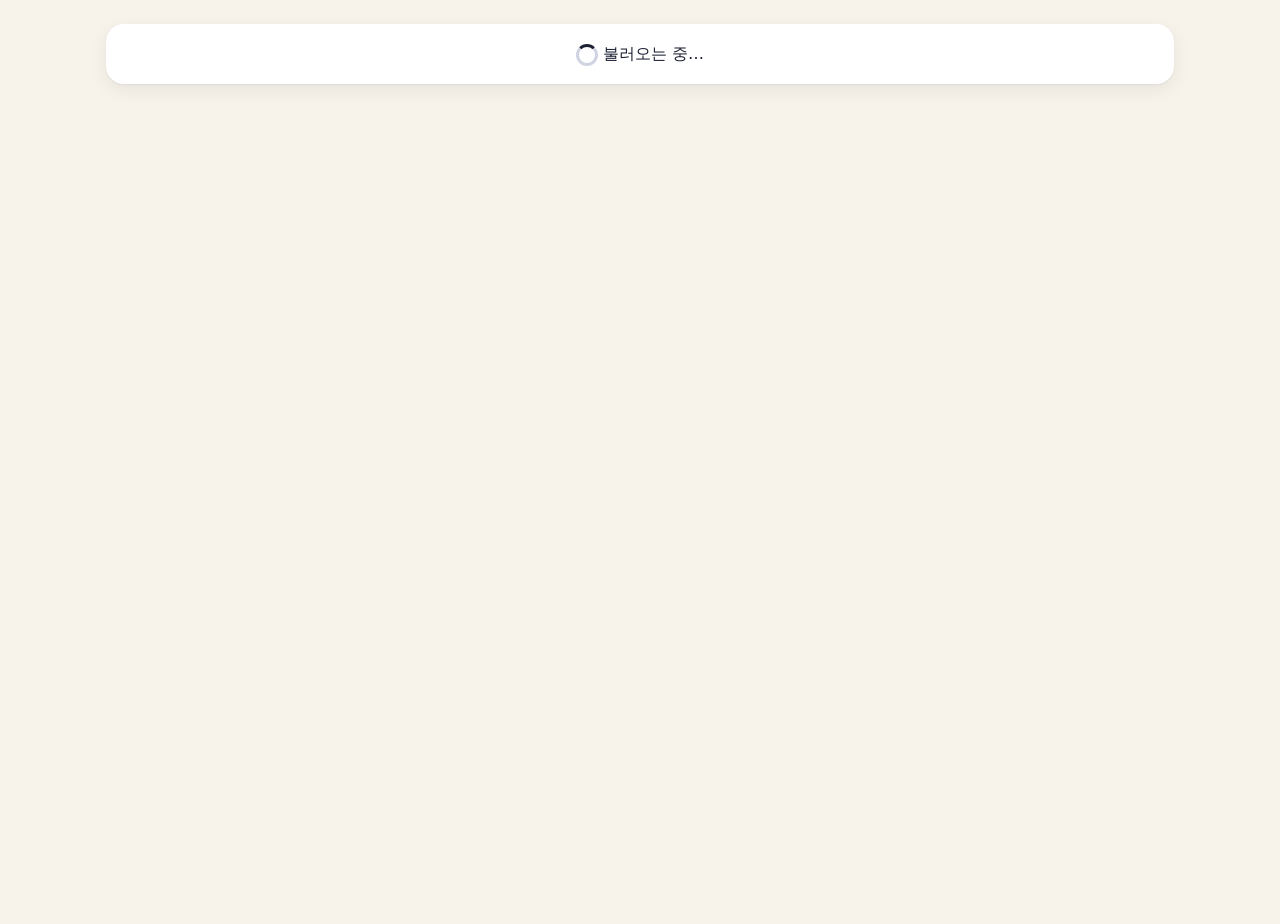
==== commit 52263a67: "교사 화면에 '이 폰에 설치'와 '기본 브라우저로 열기' 추가 - 설치·앱 안 브라우저 안내를 공용 모듈(js/pwa.js)로 분리해 학생·교사 화면이 함께 사용 - 교사 화면 로" ====
--- a/teacher.html
+++ b/teacher.html
@@ -5,7 +5,12 @@
   <meta name="viewport" content="width=device-width, initial-scale=1, viewport-fit=cover">
   <meta name="robots" content="noindex">
   <title>교사 확인 화면 · 경주 수학여행 미션</title>
+  <meta name="theme-color" content="#f6f4ef">
+  <meta name="apple-mobile-web-app-capable" content="yes">
+  <meta name="apple-mobile-web-app-status-bar-style" content="default">
+  <link rel="manifest" href="./manifest-teacher.webmanifest">
   <link rel="icon" href="./icons/icon.svg" type="image/svg+xml">
+  <link rel="apple-touch-icon" href="./icons/icon-192.png">
   <link rel="stylesheet" href="./css/app.css">
 </head>
 <body>
@@ -19,6 +24,7 @@
       document.write('<script src="./vendor/supabase.js"><\/script>');
     }
   </script>
+  <script src="./vendor/fflate.js"></script>
   <script type="module" src="./js/teacher.js"></script>
 </body>
 </html>
--- a/css/app.css
+++ b/css/app.css
@@ -72,10 +72,14 @@
 .btn:active { transform: scale(.98); }
 .btn.primary { background: linear-gradient(135deg, var(--bg-deep-2), var(--bg-deep)); color: #fff; border-color: transparent; box-shadow: 0 6px 16px rgba(29,36,64,.25); }
 .btn.gold { background: linear-gradient(135deg, #f0c65a, var(--gold)); color: #3a2a00; border-color: transparent; box-shadow: 0 6px 16px rgba(224,179,74,.35); }
-.btn.ghost { background: transparent; border-color: transparent; box-shadow: none; }
+.btn.ghost { background: transparent; border-color: transparent; box-shadow: none; color: var(--indigo); }
+.btn.ghost:hover { background: var(--indigo-soft); }
 .btn.danger { color: var(--red); border-color: #f2c9c4; }
-.btn:disabled { opacity: .55; cursor: not-allowed; transform: none; }
-.btn.small { min-height: 38px; font-size: 14px; padding: 6px 12px; width: auto; border-radius: 10px; }
+.btn.ghost.danger { color: var(--red); border-color: transparent; }
+.btn.ghost.danger:hover { background: var(--red-soft); }
+.btn:disabled { opacity: .45; cursor: not-allowed; transform: none; }
+.btn.small { min-height: 36px; font-size: 14px; padding: 6px 14px; width: auto; border-radius: 10px; line-height: 1.2; white-space: nowrap; }
+.btn.icon { width: 36px; min-width: 36px; padding: 0; font-size: 16px; }
 .row { display: flex; gap: 10px; align-items: center; }
 .row > * { flex: 1; }
 
@@ -133,6 +137,9 @@
 .stop .meta { color: var(--muted); font-size: 13px; }
 .stop .prog { flex: none; text-align: right; }
 .stop.info { opacity: .9; }
+.stop.custom { cursor: default; }
+.stop.custom:active { transform: none; }
+.stop.custom .emoji { background: #f1ede4; }
 .stop .arrow { color: #c9c3b6; font-size: 20px; }
 .progress-bar { height: 8px; background: #ece8df; border-radius: 99px; overflow: hidden; margin-top: 8px; }
 .progress-bar > i { display: block; height: 100%; background: linear-gradient(90deg, var(--jade), #38c39a); border-radius: 99px; transition: width .4s ease; }
@@ -168,7 +175,7 @@
 .mission-card h2 { font-size: 21px; line-height: 1.3; }
 .where { display: flex; gap: 10px; align-items: flex-start; background: var(--gold-soft); border-left: 4px solid var(--gold); border-radius: 10px; padding: 10px 12px; margin: 12px 0; font-size: 15px; }
 .where strong { color: #7a5a10; }
-.question { font-size: 17px; line-height: 1.65; margin: 12px 0; }
+.question { font-size: 17px; line-height: 1.65; margin: 12px 0; white-space: pre-line; }
 .hint { font-size: 14px; color: var(--muted); margin: 8px 0 14px; }
 .hint summary { cursor: pointer; color: var(--indigo); font-weight: 700; list-style: none; }
 .hint summary::before { content: "💡 "; }
@@ -206,8 +213,11 @@
 .spinner { width: 22px; height: 22px; border: 3px solid rgba(120,130,170,.35); border-top-color: currentColor; border-radius: 50%; animation: spin .8s linear infinite; display: inline-block; vertical-align: middle; }
 
 /* ---------- 교사 화면 ---------- */
-.teacher-top { display: flex; align-items: center; gap: 8px; padding: 12px 0 8px; position: sticky; top: 0; z-index: 5; background: var(--bg); }
+.teacher-head { display: contents; } /* 상단 바가 화면 전체 기준으로 고정되도록 */
+.teacher-top { display: flex; align-items: center; gap: 8px; padding: 12px 0 8px; position: sticky; top: 0; z-index: 5; background: var(--bg); margin: 0 -16px; padding-left: 16px; padding-right: 16px; }
 .teacher-top h1 { font-size: 17px; margin: 0; flex: 1; font-weight: 800; white-space: nowrap; overflow: hidden; text-overflow: ellipsis; }
+.teacher-top .stamp { font-size: 12px; color: var(--muted); white-space: nowrap; }
+@media (max-width: 479.98px) { .teacher-top .stamp { display: none; } }
 .tabs { display: flex; gap: 6px; overflow-x: auto; padding: 6px 0; scrollbar-width: none; -webkit-overflow-scrolling: touch; }
 .tabs::-webkit-scrollbar { display: none; }
 .tabs button { flex: none; border: 1.5px solid var(--line); background: #fff; border-radius: 999px; padding: 9px 15px; font-weight: 700; font-size: 14px; }
@@ -222,7 +232,12 @@
 
 .table-wrap { overflow-x: auto; -webkit-overflow-scrolling: touch; border-radius: var(--radius-sm); box-shadow: var(--shadow); }
 table.grid { width: 100%; border-collapse: collapse; background: #fff; font-size: 14px; }
-table.grid th, table.grid td { padding: 9px 10px; border-bottom: 1px solid var(--line); text-align: left; vertical-align: middle; white-space: nowrap; }
+.table-wrap.overview { max-height: 70vh; overflow: auto; }
+table.grid th, table.grid td { padding: 9px 12px; border-bottom: 1px solid var(--line); text-align: left; vertical-align: middle; white-space: nowrap; }
+table.grid th.num, table.grid td.num { text-align: center; }
+table.grid td.conn { min-width: 150px; }
+.cell-conn { display: inline-flex; align-items: center; gap: 8px; }
+table.grid tbody tr:hover td { background: #fbf9f3; }
 table.grid th { background: #f3efe6; font-weight: 800; position: sticky; top: 0; font-size: 13px; }
 table.grid tr:last-child td { border-bottom: 0; }
 .cell-ok { color: var(--jade); font-weight: 800; }
@@ -246,8 +261,124 @@
 .sub-card { background: #fff; border-radius: var(--radius-sm); box-shadow: var(--shadow); padding: 12px 14px; margin: 10px 0; }
 .sub-card .hdr { display: flex; gap: 8px; align-items: center; flex-wrap: wrap; }
 .sub-card .ans { margin: 8px 0 4px; white-space: pre-wrap; word-break: break-word; line-height: 1.6; }
+.q-text { white-space: pre-line; }
 .thumbs { display: flex; gap: 8px; flex-wrap: wrap; margin-top: 8px; }
 .thumbs img { width: 92px; height: 92px; object-fit: cover; border-radius: 10px; background: #ece8df; cursor: zoom-in; }
 .lightbox { position: fixed; inset: 0; background: rgba(0,0,0,.92); display: grid; place-items: center; z-index: 30; }
-.lightbox img { max-width: 96vw; max-height: 92vh; object-fit: contain; border-radius: 6px; }
+.lightbox img { max-width: 96vw; max-height: 84vh; object-fit: contain; border-radius: 6px; }
+.lightbox .lb-bar { position: fixed; left: 0; right: 0; bottom: calc(14px + var(--safe-b)); display: flex; gap: 10px; justify-content: center; }
 .mission-section { margin: 18px 0 8px; font-size: 15px; font-weight: 800; color: var(--ink-2); }
+
+/* ---------- 이미지 카드 ---------- */
+.img-card { padding: 0; overflow: hidden; }
+.img-card img { display: block; width: 100%; height: auto; border-radius: var(--radius); cursor: zoom-in; }
+.img-card .zoom-hint { position: absolute; right: 10px; bottom: 10px; background: rgba(20,24,40,.62); color: #fff; font-size: 12px; font-weight: 700; padding: 5px 9px; border-radius: 999px; pointer-events: none; }
+.img-card { position: relative; }
+.lightbox.scroll { display: block; overflow: auto; -webkit-overflow-scrolling: touch; padding: 12px 0 90px; }
+.lightbox.scroll img { display: block; width: 100%; max-width: none; max-height: none; height: auto; border-radius: 0; }
+
+/* ---------- 교사 편집 화면 ---------- */
+.editor .card h2 { display: flex; align-items: center; gap: 8px; }
+.editor .card h2 .sp { flex: 1; }
+.ed-row { display: grid; grid-template-columns: 1fr; gap: 8px; margin: 8px 0; }
+@media (min-width: 720px) { .ed-row.two { grid-template-columns: 1fr 1fr; } .ed-row.three { grid-template-columns: 1fr 1fr 1fr; } }
+.ed-row label { font-size: 13px; font-weight: 700; color: var(--ink-2); display: block; margin-bottom: 4px; }
+.ed-row .input { min-height: 44px; padding: 8px 12px; }
+.ed-row textarea.input { min-height: 80px; }
+.ed-item { border: 1.5px solid var(--line); border-radius: var(--radius-sm); padding: 12px; margin: 10px 0; background: #fffdf8; }
+.ed-item.stop-item { display: flex; gap: 8px; align-items: center; flex-wrap: wrap; padding: 8px 10px; }
+.ed-item.stop-item select, .ed-item.stop-item input { min-height: 40px; }
+.stop-actions { display: flex; gap: 4px; margin-left: auto; }
+.ed-actions { display: flex; gap: 6px; flex-wrap: wrap; margin-top: 8px; }
+.ed-actions .btn.small { min-height: 34px; }
+.ed-toolbar { position: sticky; top: var(--tt-h, 56px); z-index: 4; background: var(--bg); margin: 0 -16px; padding: 6px 16px 8px; border-bottom: 1px solid var(--line); box-shadow: 0 8px 14px -10px rgba(29,36,64,.25); }
+.ed-toolbar-top { display: flex; align-items: center; gap: 8px; flex-wrap: wrap; }
+.ed-toolbar-top .tabs { flex: 1; padding: 0; min-width: 0; }
+.ed-toolbar-top .actions { display: flex; gap: 6px; align-items: center; flex: none; }
+.ed-toolbar .status { font-size: 12px; color: var(--muted); margin: 6px 0 0; }
+@media (max-width: 719.98px) {
+  .ed-toolbar-top .tabs { flex: 1 1 100%; }
+  .ed-toolbar-top .actions { width: 100%; }
+  .ed-toolbar-top .actions .btn.small { flex: 1; }
+}
+.ed-thumb { width: 120px; height: 80px; object-fit: cover; border-radius: 8px; background: #ece8df; display: block; }
+.opt-row { display: flex; gap: 6px; align-items: center; margin: 6px 0; }
+.opt-row input[type=radio] { width: 20px; height: 20px; }
+.opt-row .input { flex: 1; }
+.badge-src { font-size: 12px; font-weight: 700; padding: 3px 8px; border-radius: 999px; background: #ece8df; color: var(--muted); }
+.editor .card.focus { box-shadow: 0 0 0 3px var(--gold), var(--shadow); transition: box-shadow .4s; }
+.place-jump { display: flex; gap: 6px; align-items: center; overflow-x: auto; padding: 4px 0 6px; scrollbar-width: none; }
+.place-jump::-webkit-scrollbar { display: none; }
+.place-jump .chip.jump { border: 0; cursor: pointer; flex: none; }
+.place-jump .chip.jump:active { background: var(--gold-soft); color: var(--gold-deep); }
+.class-picker { gap: 6px; }
+.class-picker .tabs { flex: 1; padding: 0; }
+.class-picker .tabs button { padding: 7px 12px; }
+
+/* ---------- 정렬 규칙 ---------- */
+.card-actions { display: flex; gap: 4px; align-items: center; flex: none; }
+.app.wide .card > .btn:not(.small), .app.wide .card .btn.wide-auto { width: auto; min-width: 240px; }
+.tool-row { display: flex; gap: 8px; flex-wrap: wrap; align-items: center; }
+.editor .card > h2 { gap: 6px; }
+.editor .card > h2 .card-actions { margin-left: auto; }
+.ed-item > .row { margin-bottom: 4px; }
+.ed-actions { align-items: center; }
+.class-picker { align-items: center; }
+.class-picker > span { flex: none; font-weight: 700; }
+.editor .card > h2 { flex-wrap: wrap; }
+.editor .card > h2 .ttl { flex: 1 1 auto; min-width: 140px; }
+.editor .card > h2 .sp { display: none; }
+
+/* ---------- 대표 폰 상태 ---------- */
+.rep-bar { display: flex; align-items: center; justify-content: space-between; gap: 12px; padding: 12px 14px; border-radius: var(--radius-sm); background: var(--indigo-soft); margin: 10px 0 4px; flex-wrap: wrap; }
+.rep-bar.rep { background: var(--gold-soft); color: #5a4200; font-weight: 700; }
+.rep-bar .btn.small { flex: none; }
+.submit-wrap .notice { margin-bottom: 10px; }
+
+/* ---------- 버튼 위계 (교사 화면) ---------- */
+/* 1단계 주 메뉴: 분할 막대 */
+.tabs.seg { display: flex; gap: 2px; background: #ece8df; border-radius: 14px; padding: 4px; overflow: visible; margin: 4px 0 14px; }
+.tabs.seg button { flex: 1 1 0; min-width: 0; border: 0; background: transparent; border-radius: 11px; padding: 9px 8px; min-height: 40px; font-size: 15px; font-weight: 800; color: var(--ink-2); white-space: nowrap; }
+.tabs.seg button.active { background: var(--bg-deep); color: #fff; box-shadow: 0 2px 8px rgba(29,36,64,.28); }
+.tabs.seg .short { display: none; }
+@media (max-width: 479.98px) {
+  .tabs.seg button { font-size: 13px; padding: 8px 2px; }
+  .tabs.seg .full { display: none; }
+  .tabs.seg .short { display: inline; }
+}
+/* 2단계 하위 탭: 작은 알약, 선택은 테두리+연한 배경 */
+.tabs.sub { gap: 6px; padding: 0 0 6px; }
+.tabs.sub button { min-height: 34px; padding: 6px 13px; font-size: 14px; font-weight: 700; border: 1.5px solid var(--line); background: #fff; color: var(--ink-2); }
+.tabs.sub button.active { background: var(--indigo-soft); color: var(--indigo); border-color: var(--indigo); }
+/* 3단계 필터: 작은 칩, 선택은 금색 */
+.class-picker { background: rgba(236,232,223,.55); border-radius: 12px; padding: 6px 10px; margin: 0 0 12px; gap: 8px; }
+.filter-chips { display: flex; gap: 6px; overflow-x: auto; scrollbar-width: none; flex: 1; }
+.filter-chips::-webkit-scrollbar { display: none; }
+.filter-chips button { flex: none; min-height: 30px; padding: 4px 11px; font-size: 13px; font-weight: 700; border: 1px solid #d9d3c4; background: transparent; border-radius: 999px; color: var(--ink-2); }
+.filter-chips button.active { background: var(--gold-soft); color: var(--gold-deep); border-color: var(--gold); }
+/* 4단계 바로가기: 가장 작은 회색 칩 */
+.place-jump .chip.jump { font-size: 12px; padding: 3px 9px; min-height: 26px; }
+.ed-toolbar-top .tabs.sub { padding: 0; }
+
+/* ---------- 도장 ---------- */
+.stamp-card .row { align-items: center; }
+.stamp-count { flex: none; font-size: 22px; font-weight: 900; text-align: right; }
+.stamp-grid { display: grid; grid-template-columns: repeat(6, 1fr); gap: 8px 4px; margin-top: 10px; }
+.stamp-slot { display: flex; flex-direction: column; align-items: center; gap: 4px; min-width: 0; }
+.stamp-slot .circle { position: relative; width: 100%; aspect-ratio: 1; border-radius: 50%; border: 1.5px dashed #d9d3c4; background: #fffdf8; display: flex; align-items: center; justify-content: center; padding: 2px; }
+.stamp-slot .no { font-weight: 800; color: #b8b3a6; font-size: 12px; }
+/* 칸 아래 미션 이름: 작은 글씨, 두 줄까지 */
+.stamp-slot .lbl { display: -webkit-box; -webkit-line-clamp: 3; -webkit-box-orient: vertical; overflow: hidden; width: 100%; text-align: center; font-size: 10px; line-height: 1.25; color: var(--ink-2); font-weight: 700; letter-spacing: -.03em; word-break: break-word; overflow-wrap: anywhere; }
+.stamp-slot.stamped .lbl { color: var(--ink); }
+.stamp-slot .wait { font-size: 8px; font-weight: 800; color: var(--amber); letter-spacing: -.02em; }
+.stamp-slot.pending .circle { border-style: solid; border-color: var(--amber-soft); background: #fff8ec; }
+.stamp-slot.stamped .circle { border: 2px solid var(--red); background: #fff; }
+.seal { display: grid; place-items: center; width: 78%; height: 78%; border-radius: 50%; border: 2px solid var(--red); color: var(--red); font-weight: 900; font-size: clamp(8px, 2.7vw, 10px); white-space: nowrap; letter-spacing: .5px; transform: rotate(-14deg); box-shadow: inset 0 0 0 1.5px #fff, inset 0 0 0 2.5px var(--red); opacity: .9; animation: pop .35s ease-out; }
+.seal-mini { display: inline-grid; place-items: center; width: 34px; height: 34px; border-radius: 50%; border: 2px solid var(--red); color: var(--red); font-weight: 900; font-size: 10px; transform: rotate(-12deg); background: #fff; flex: none; }
+.stamped-notice { display: flex; align-items: center; gap: 10px; font-weight: 700; }
+.cert-holder svg { width: 100%; height: auto; display: block; border-radius: 10px; }
+.stamp-row { display: flex; gap: 8px; align-items: center; margin-top: 10px; }
+.stamp-btn { border-color: var(--red); color: var(--red); background: #fff; }
+.stamp-btn:hover { background: var(--red-soft); }
+.install-row { margin-top: 14px; }
+.install-row .btn { border-color: var(--indigo); color: var(--indigo); }
